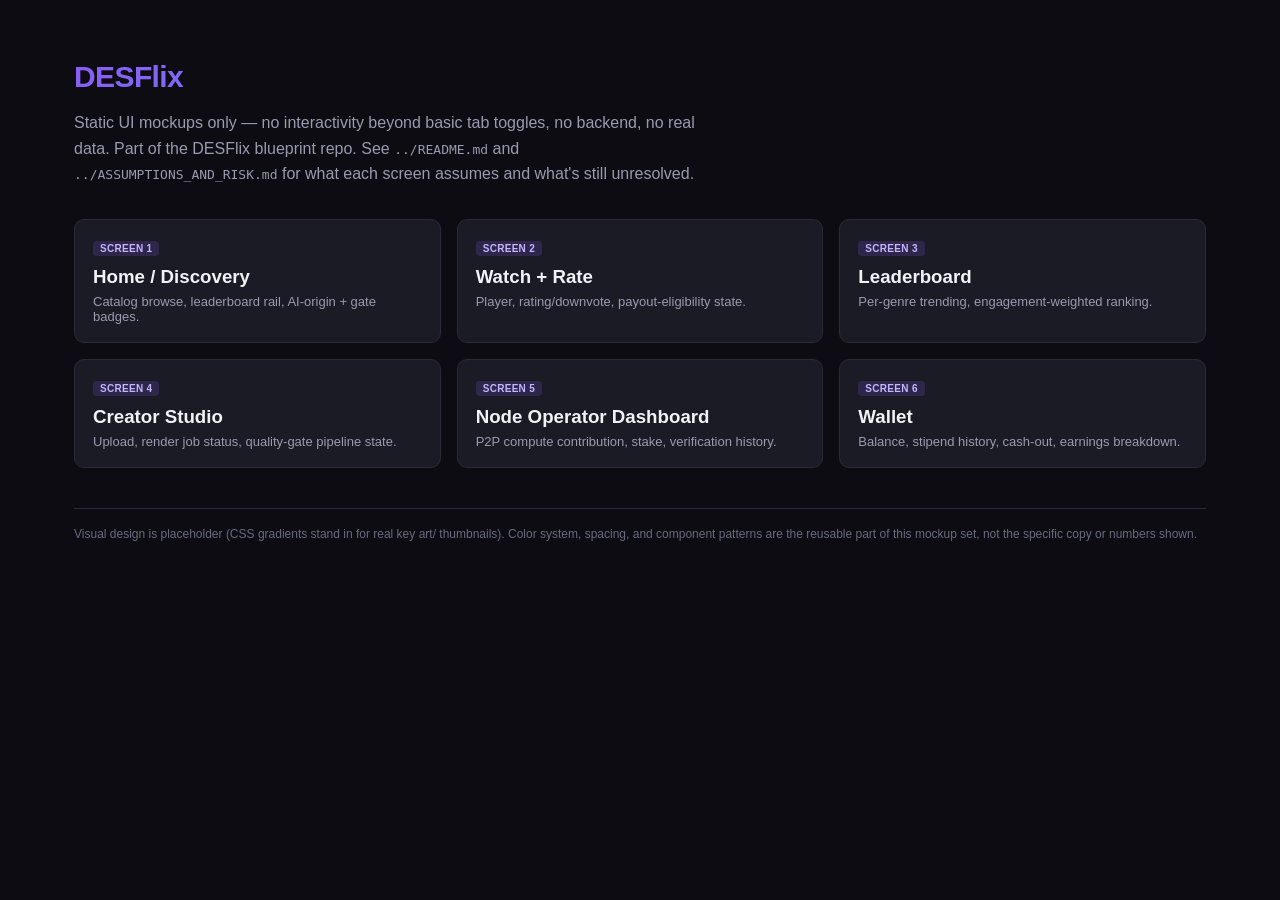
==== mockups/index.html @ e8bebb6a "Initial DESFlix blueprint: architecture, dataflows, quality gates, tokenomics, mockups Repo-only des" ====
<!doctype html>
<html lang="en">
<head>
<meta charset="utf-8">
<title>DESFlix — Mockups Index</title>
<link rel="stylesheet" href="style.css">
</head>
<body>
<div class="wrap" style="padding-top:60px; padding-bottom:60px;">
  <div class="brand" style="font-size:30px; margin-bottom:6px;">DESFlix</div>
  <p style="color:var(--text-muted); max-width:640px; line-height:1.6;">
    Static UI mockups only — no interactivity beyond basic tab toggles, no
    backend, no real data. Part of the DESFlix blueprint repo. See
    <code>../README.md</code> and <code>../ASSUMPTIONS_AND_RISK.md</code> for
    what each screen assumes and what's still unresolved.
  </p>

  <div class="grid-3" style="margin-top:32px;">
    <a class="panel" href="home.html">
      <div class="badge">Screen 1</div>
      <h3 style="margin:10px 0 6px;">Home / Discovery</h3>
      <p style="color:var(--text-muted); font-size:13px; margin:0;">Catalog browse, leaderboard rail, AI-origin + gate badges.</p>
    </a>
    <a class="panel" href="watch.html">
      <div class="badge">Screen 2</div>
      <h3 style="margin:10px 0 6px;">Watch + Rate</h3>
      <p style="color:var(--text-muted); font-size:13px; margin:0;">Player, rating/downvote, payout-eligibility state.</p>
    </a>
    <a class="panel" href="leaderboard.html">
      <div class="badge">Screen 3</div>
      <h3 style="margin:10px 0 6px;">Leaderboard</h3>
      <p style="color:var(--text-muted); font-size:13px; margin:0;">Per-genre trending, engagement-weighted ranking.</p>
    </a>
    <a class="panel" href="creator-studio.html">
      <div class="badge">Screen 4</div>
      <h3 style="margin:10px 0 6px;">Creator Studio</h3>
      <p style="color:var(--text-muted); font-size:13px; margin:0;">Upload, render job status, quality-gate pipeline state.</p>
    </a>
    <a class="panel" href="node-dashboard.html">
      <div class="badge">Screen 5</div>
      <h3 style="margin:10px 0 6px;">Node Operator Dashboard</h3>
      <p style="color:var(--text-muted); font-size:13px; margin:0;">P2P compute contribution, stake, verification history.</p>
    </a>
    <a class="panel" href="wallet.html">
      <div class="badge">Screen 6</div>
      <h3 style="margin:10px 0 6px;">Wallet</h3>
      <p style="color:var(--text-muted); font-size:13px; margin:0;">Balance, stipend history, cash-out, earnings breakdown.</p>
    </a>
  </div>

  <footer class="note" style="margin-left:0; margin-right:0; padding-left:0; padding-right:0; max-width:none;">
    Visual design is placeholder (CSS gradients stand in for real key art/
    thumbnails). Color system, spacing, and component patterns are the
    reusable part of this mockup set, not the specific copy or numbers shown.
  </footer>
</div>
</body>
</html>
---- mockups/style.css ----
/* DESFlix mockup design system — static, no build step. */

:root {
  --bg: #0c0c12;
  --bg-raised: #16161f;
  --bg-card: #1b1b26;
  --border: #2a2a38;
  --text: #f2f2f6;
  --text-muted: #9a9ab0;
  --text-dim: #6a6a80;
  --accent: #8b5cf6;
  --accent-2: #22d3ee;
  --accent-gradient: linear-gradient(135deg, #8b5cf6 0%, #22d3ee 100%);
  --gold: #f5b400;
  --up: #22c55e;
  --down: #ef4444;
  --radius: 10px;
  --maxw: 1180px;
}

* { box-sizing: border-box; }

html, body {
  margin: 0;
  padding: 0;
  background: var(--bg);
  color: var(--text);
  font-family: -apple-system, BlinkMacSystemFont, "Segoe UI", Roboto, Helvetica, Arial, sans-serif;
}

a { color: inherit; text-decoration: none; }

img, .thumb, .hero-art { max-width: 100%; }

.wrap {
  max-width: var(--maxw);
  margin: 0 auto;
  padding: 0 24px;
}

/* ---- Top nav ---- */
.topnav {
  position: sticky;
  top: 0;
  z-index: 10;
  display: flex;
  align-items: center;
  justify-content: space-between;
  padding: 14px 24px;
  background: rgba(12,12,18,0.9);
  backdrop-filter: blur(8px);
  border-bottom: 1px solid var(--border);
  gap: 16px;
  flex-wrap: wrap;
}

.brand {
  font-weight: 800;
  font-size: 20px;
  letter-spacing: -0.02em;
  background: var(--accent-gradient);
  -webkit-background-clip: text;
  background-clip: text;
  color: transparent;
  white-space: nowrap;
}

.navlinks {
  display: flex;
  gap: 20px;
  font-size: 14px;
  color: var(--text-muted);
  flex-wrap: wrap;
}

.navlinks a:hover { color: var(--text); }
.navlinks a.active { color: var(--text); font-weight: 600; }

.navright {
  display: flex;
  align-items: center;
  gap: 14px;
}

.token-pill {
  display: flex;
  align-items: center;
  gap: 6px;
  background: var(--bg-raised);
  border: 1px solid var(--border);
  border-radius: 999px;
  padding: 6px 12px;
  font-size: 13px;
  font-weight: 600;
  color: var(--gold);
}

.avatar {
  width: 32px;
  height: 32px;
  border-radius: 50%;
  background: var(--accent-gradient);
  display: flex;
  align-items: center;
  justify-content: center;
  font-size: 13px;
  font-weight: 700;
}

/* ---- Section headings ---- */
.section-title {
  display: flex;
  align-items: baseline;
  justify-content: space-between;
  margin: 32px 0 14px;
}

.section-title h2 {
  font-size: 18px;
  margin: 0;
}

.section-title .see-all {
  font-size: 13px;
  color: var(--text-muted);
}

/* ---- Card grid ---- */
.row-scroll {
  display: grid;
  grid-auto-flow: column;
  grid-auto-columns: 220px;
  gap: 14px;
  overflow-x: auto;
  padding-bottom: 8px;
}

.card {
  background: var(--bg-card);
  border: 1px solid var(--border);
  border-radius: var(--radius);
  overflow: hidden;
  display: flex;
  flex-direction: column;
}

.thumb {
  height: 120px;
  width: 100%;
  display: block;
}

.card-body {
  padding: 10px 12px 12px;
}

.card-title {
  font-size: 13px;
  font-weight: 600;
  margin: 0 0 4px;
  white-space: nowrap;
  overflow: hidden;
  text-overflow: ellipsis;
}

.card-meta {
  font-size: 11px;
  color: var(--text-muted);
  display: flex;
  align-items: center;
  gap: 6px;
}

.badge {
  display: inline-block;
  font-size: 10px;
  font-weight: 700;
  letter-spacing: 0.03em;
  text-transform: uppercase;
  padding: 2px 7px;
  border-radius: 4px;
  background: rgba(139,92,246,0.18);
  color: #c4b5fd;
}

.badge.gate {
  background: rgba(34,197,94,0.15);
  color: #4ade80;
}

.badge.placement {
  background: rgba(245,180,0,0.15);
  color: var(--gold);
}

/* ---- Buttons ---- */
.btn {
  display: inline-flex;
  align-items: center;
  gap: 6px;
  border: 1px solid var(--border);
  background: var(--bg-raised);
  color: var(--text);
  padding: 9px 16px;
  border-radius: 8px;
  font-size: 13px;
  font-weight: 600;
  cursor: pointer;
}

.btn.primary {
  background: var(--accent-gradient);
  border: none;
  color: #0c0c12;
}

.btn.ghost {
  background: transparent;
}

.btn.small { padding: 6px 11px; font-size: 12px; }

/* ---- Generic panels ---- */
.panel {
  background: var(--bg-card);
  border: 1px solid var(--border);
  border-radius: var(--radius);
  padding: 18px;
}

.grid-2 { display: grid; grid-template-columns: 1fr 1fr; gap: 16px; }
.grid-3 { display: grid; grid-template-columns: repeat(3, 1fr); gap: 16px; }
.grid-4 { display: grid; grid-template-columns: repeat(4, 1fr); gap: 16px; }

@media (max-width: 860px) {
  .grid-2, .grid-3, .grid-4 { grid-template-columns: 1fr; }
}

.stat-tile {
  background: var(--bg-card);
  border: 1px solid var(--border);
  border-radius: var(--radius);
  padding: 16px;
}

.stat-tile .label {
  font-size: 12px;
  color: var(--text-muted);
  margin-bottom: 6px;
}

.stat-tile .value {
  font-size: 24px;
  font-weight: 800;
}

.stat-tile .delta.up { color: var(--up); font-size: 12px; }
.stat-tile .delta.down { color: var(--down); font-size: 12px; }

/* ---- Table ---- */
table.list {
  width: 100%;
  border-collapse: collapse;
  font-size: 13px;
}

table.list th {
  text-align: left;
  color: var(--text-muted);
  font-weight: 600;
  font-size: 11px;
  text-transform: uppercase;
  letter-spacing: 0.03em;
  padding: 8px 10px;
  border-bottom: 1px solid var(--border);
}

table.list td {
  padding: 10px;
  border-bottom: 1px solid var(--border);
  vertical-align: middle;
}

table.list tr:last-child td { border-bottom: none; }

/* ---- Placeholder art (no external images used anywhere) ---- */
.art-a { background: linear-gradient(135deg,#3b1d63,#111827); }
.art-b { background: linear-gradient(135deg,#0e4a52,#111827); }
.art-c { background: linear-gradient(135deg,#5b1a3d,#111827); }
.art-d { background: linear-gradient(135deg,#1d3b63,#111827); }
.art-e { background: linear-gradient(135deg,#3d5b1a,#111827); }
.art-f { background: linear-gradient(135deg,#63301d,#111827); }

footer.note {
  max-width: var(--maxw);
  margin: 40px auto 60px;
  padding: 0 24px;
  color: var(--text-dim);
  font-size: 12px;
  line-height: 1.6;
  border-top: 1px solid var(--border);
  padding-top: 16px;
}
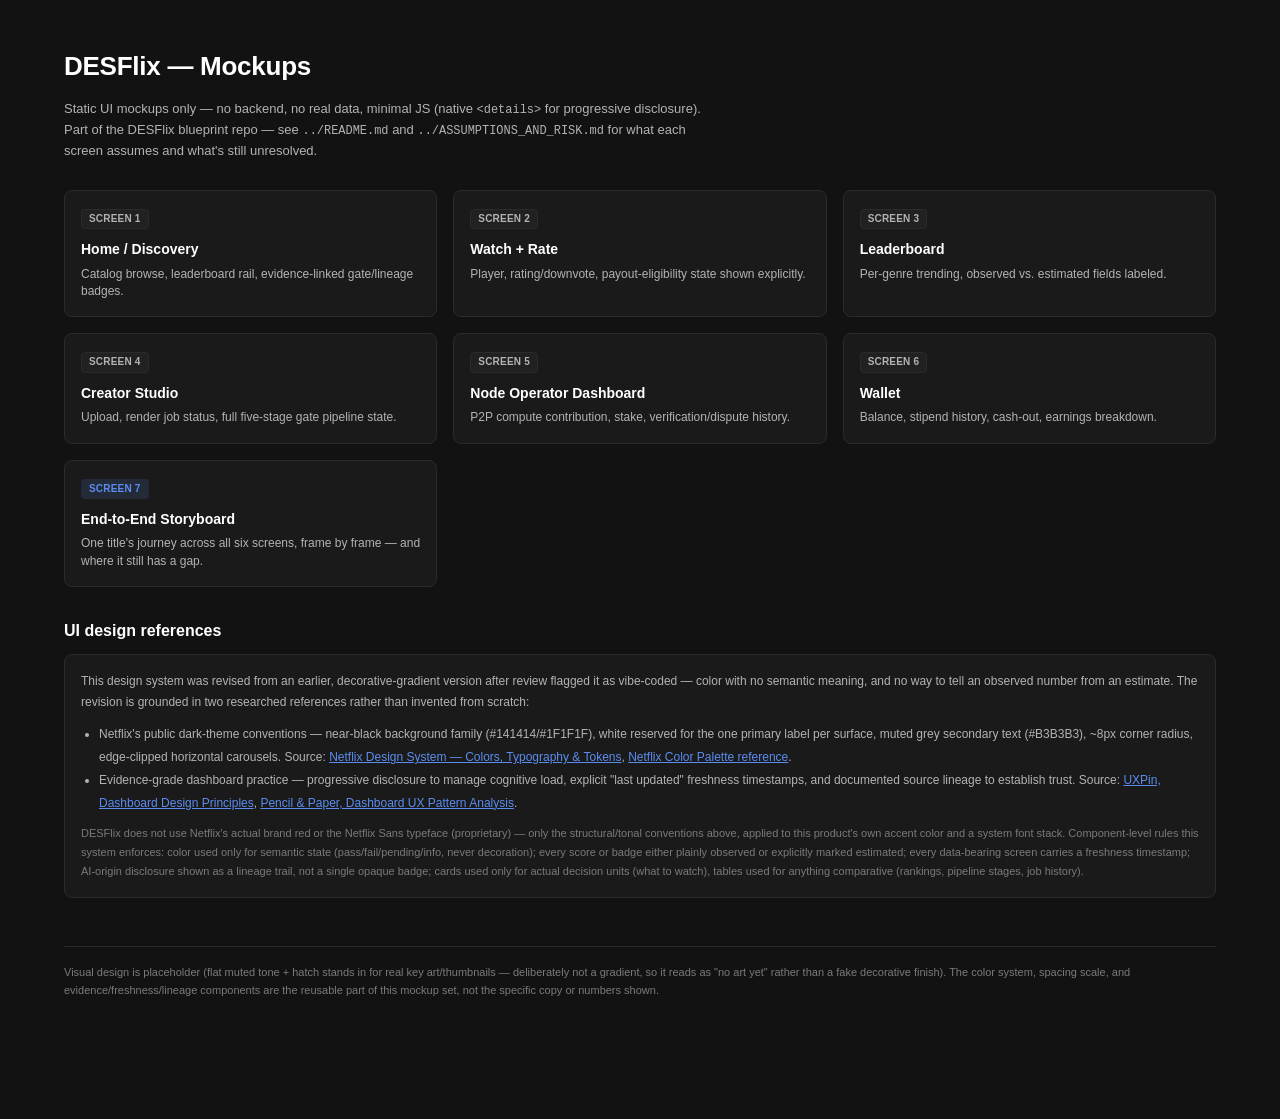
==== commit b19db457: "Adversarial review pass: redesign mockups, fix data-model bug, enforce ASCII-only UI redesign: repla" ====
--- a/mockups/index.html
+++ b/mockups/index.html
@@ -2,55 +2,91 @@
 <html lang="en">
 <head>
 <meta charset="utf-8">
-<title>DESFlix — Mockups Index</title>
+<title>DESFlix &mdash; Mockups Index</title>
 <link rel="stylesheet" href="style.css">
 </head>
 <body>
-<div class="wrap" style="padding-top:60px; padding-bottom:60px;">
-  <div class="brand" style="font-size:30px; margin-bottom:6px;">DESFlix</div>
-  <p style="color:var(--text-muted); max-width:640px; line-height:1.6;">
-    Static UI mockups only — no interactivity beyond basic tab toggles, no
-    backend, no real data. Part of the DESFlix blueprint repo. See
-    <code>../README.md</code> and <code>../ASSUMPTIONS_AND_RISK.md</code> for
-    what each screen assumes and what's still unresolved.
+<div class="wrap" style="padding-top:48px; padding-bottom:60px;">
+  <div class="brand" style="font-size:26px; margin-bottom:8px;">DESFlix &mdash; Mockups</div>
+  <p style="color:var(--text-secondary); max-width:640px; line-height:1.6; font-size:13px;">
+    Static UI mockups only &mdash; no backend, no real data, minimal JS (native
+    <code>&lt;details&gt;</code> for progressive disclosure). Part of the
+    DESFlix blueprint repo &mdash; see <code>../README.md</code> and
+    <code>../ASSUMPTIONS_AND_RISK.md</code> for what each screen assumes and
+    what's still unresolved.
   </p>
 
-  <div class="grid-3" style="margin-top:32px;">
+  <div class="grid-3" style="margin-top:28px;">
     <a class="panel" href="home.html">
       <div class="badge">Screen 1</div>
-      <h3 style="margin:10px 0 6px;">Home / Discovery</h3>
-      <p style="color:var(--text-muted); font-size:13px; margin:0;">Catalog browse, leaderboard rail, AI-origin + gate badges.</p>
+      <h3 style="margin:10px 0 6px; font-size:14px;">Home / Discovery</h3>
+      <p style="color:var(--text-secondary); font-size:12px; margin:0;">Catalog browse, leaderboard rail, evidence-linked gate/lineage badges.</p>
     </a>
     <a class="panel" href="watch.html">
       <div class="badge">Screen 2</div>
-      <h3 style="margin:10px 0 6px;">Watch + Rate</h3>
-      <p style="color:var(--text-muted); font-size:13px; margin:0;">Player, rating/downvote, payout-eligibility state.</p>
+      <h3 style="margin:10px 0 6px; font-size:14px;">Watch + Rate</h3>
+      <p style="color:var(--text-secondary); font-size:12px; margin:0;">Player, rating/downvote, payout-eligibility state shown explicitly.</p>
     </a>
     <a class="panel" href="leaderboard.html">
       <div class="badge">Screen 3</div>
-      <h3 style="margin:10px 0 6px;">Leaderboard</h3>
-      <p style="color:var(--text-muted); font-size:13px; margin:0;">Per-genre trending, engagement-weighted ranking.</p>
+      <h3 style="margin:10px 0 6px; font-size:14px;">Leaderboard</h3>
+      <p style="color:var(--text-secondary); font-size:12px; margin:0;">Per-genre trending, observed vs. estimated fields labeled.</p>
     </a>
     <a class="panel" href="creator-studio.html">
       <div class="badge">Screen 4</div>
-      <h3 style="margin:10px 0 6px;">Creator Studio</h3>
-      <p style="color:var(--text-muted); font-size:13px; margin:0;">Upload, render job status, quality-gate pipeline state.</p>
+      <h3 style="margin:10px 0 6px; font-size:14px;">Creator Studio</h3>
+      <p style="color:var(--text-secondary); font-size:12px; margin:0;">Upload, render job status, full five-stage gate pipeline state.</p>
     </a>
     <a class="panel" href="node-dashboard.html">
       <div class="badge">Screen 5</div>
-      <h3 style="margin:10px 0 6px;">Node Operator Dashboard</h3>
-      <p style="color:var(--text-muted); font-size:13px; margin:0;">P2P compute contribution, stake, verification history.</p>
+      <h3 style="margin:10px 0 6px; font-size:14px;">Node Operator Dashboard</h3>
+      <p style="color:var(--text-secondary); font-size:12px; margin:0;">P2P compute contribution, stake, verification/dispute history.</p>
     </a>
     <a class="panel" href="wallet.html">
       <div class="badge">Screen 6</div>
-      <h3 style="margin:10px 0 6px;">Wallet</h3>
-      <p style="color:var(--text-muted); font-size:13px; margin:0;">Balance, stipend history, cash-out, earnings breakdown.</p>
+      <h3 style="margin:10px 0 6px; font-size:14px;">Wallet</h3>
+      <p style="color:var(--text-secondary); font-size:12px; margin:0;">Balance, stipend history, cash-out, earnings breakdown.</p>
+    </a>
+    <a class="panel" href="storyboard.html">
+      <div class="badge info">Screen 7</div>
+      <h3 style="margin:10px 0 6px; font-size:14px;">End-to-End Storyboard</h3>
+      <p style="color:var(--text-secondary); font-size:12px; margin:0;">One title's journey across all six screens, frame by frame &mdash; and where it still has a gap.</p>
     </a>
   </div>
 
+  <div class="section-title"><h2>UI design references</h2></div>
+  <div class="panel">
+    <p style="font-size:12px; color:var(--text-secondary); line-height:1.75; margin:0 0 10px;">
+      This design system was revised from an earlier, decorative-gradient
+      version after review flagged it as vibe-coded &mdash; color with no
+      semantic meaning, and no way to tell an observed number from an
+      estimate. The revision is grounded in two researched references
+      rather than invented from scratch:
+    </p>
+    <ul style="font-size:12px; color:var(--text-secondary); line-height:1.9; margin:0 0 10px; padding-left:18px;">
+      <li>Netflix's public dark-theme conventions &mdash; near-black background family (#141414/#1F1F1F), white reserved for the one primary label per surface, muted grey secondary text (#B3B3B3), ~8px corner radius, edge-clipped horizontal carousels. Source: <a href="https://oh-my-design.kr/design-systems/netflix" style="color:var(--accent); text-decoration:underline;">Netflix Design System &mdash; Colors, Typography &amp; Tokens</a>, <a href="https://www.colorpalettegenerator.ai/brands/netflix" style="color:var(--accent); text-decoration:underline;">Netflix Color Palette reference</a>.</li>
+      <li>Evidence-grade dashboard practice &mdash; progressive disclosure to manage cognitive load, explicit "last updated" freshness timestamps, and documented source lineage to establish trust. Source: <a href="https://www.uxpin.com/studio/blog/dashboard-design-principles/" style="color:var(--accent); text-decoration:underline;">UXPin, Dashboard Design Principles</a>, <a href="https://www.pencilandpaper.io/articles/ux-pattern-analysis-data-dashboards" style="color:var(--accent); text-decoration:underline;">Pencil &amp; Paper, Dashboard UX Pattern Analysis</a>.</li>
+    </ul>
+    <p style="font-size:11px; color:var(--text-tertiary); line-height:1.7; margin:0;">
+      DESFlix does not use Netflix's actual brand red or the Netflix Sans
+      typeface (proprietary) &mdash; only the structural/tonal conventions above,
+      applied to this product's own accent color and a system font stack.
+      Component-level rules this system enforces: color used only for
+      semantic state (pass/fail/pending/info, never decoration); every
+      score or badge either plainly observed or explicitly marked
+      estimated; every data-bearing screen carries a freshness timestamp;
+      AI-origin disclosure shown as a lineage trail, not a single opaque
+      badge; cards used only for actual decision units (what to watch),
+      tables used for anything comparative (rankings, pipeline stages, job
+      history).
+    </p>
+  </div>
+
   <footer class="note" style="margin-left:0; margin-right:0; padding-left:0; padding-right:0; max-width:none;">
-    Visual design is placeholder (CSS gradients stand in for real key art/
-    thumbnails). Color system, spacing, and component patterns are the
+    Visual design is placeholder (flat muted tone + hatch stands in for
+    real key art/thumbnails &mdash; deliberately not a gradient, so it reads as
+    "no art yet" rather than a fake decorative finish). The color system,
+    spacing scale, and evidence/freshness/lineage components are the
     reusable part of this mockup set, not the specific copy or numbers shown.
   </footer>
 </div>
--- a/mockups/style.css
+++ b/mockups/style.css
@@ -1,21 +1,49 @@
-/* DESFlix mockup design system — static, no build step. */
+/* DESFlix mockup design system v2 -- static, no build step.
+
+   Grounded in two researched references (see mockups/index.html for
+   citations, and README.md "UI design references"):
+   1. Netflix's public dark-theme conventions: near-black background family
+      (#141414/#1F1F1F), white-for-the-one-important-label hierarchy, muted
+      grey secondary text, ~8px corner radius, tight type scale, edge-clipped
+      horizontal carousels.
+   2. Evidence-grade dashboard UX practice: progressive disclosure, explicit
+      "as of" freshness timestamps, source lineage, observed-vs-estimated
+      labeling, color reserved for semantic state only.
+
+   v1 of this file used decorative rainbow gradients and color with no
+   semantic meaning -- that was correctly called out as vibe-coded and is
+   deliberately not carried forward. Every color below either comes from a
+   researched reference or encodes one specific state; there is no
+   decoration-only color left in this system. */
 
 :root {
-  --bg: #0c0c12;
-  --bg-raised: #16161f;
-  --bg-card: #1b1b26;
-  --border: #2a2a38;
-  --text: #f2f2f6;
-  --text-muted: #9a9ab0;
-  --text-dim: #6a6a80;
-  --accent: #8b5cf6;
-  --accent-2: #22d3ee;
-  --accent-gradient: linear-gradient(135deg, #8b5cf6 0%, #22d3ee 100%);
-  --gold: #f5b400;
-  --up: #22c55e;
-  --down: #ef4444;
-  --radius: 10px;
-  --maxw: 1180px;
+  --bg: #121212;
+  --bg-surface: #1a1a1a;
+  --bg-raised: #212121;
+  --bg-hover: #262626;
+  --border: #2b2b2b;
+  --border-strong: #3a3a3a;
+
+  --text: #ffffff;
+  --text-secondary: #b3b3b3;
+  --text-tertiary: #7a7a7a;
+
+  --accent: #5b8def;         /* single brand accent: links, focus, primary nav state -- not decorative */
+  --accent-soft: rgba(91,141,239,0.14);
+
+  --success: #3fb950;        /* verified / passed / positive trend -- semantic only */
+  --success-soft: rgba(63,185,80,0.12);
+  --warning: #d29922;        /* pending / estimated / needs attention */
+  --warning-soft: rgba(210,153,34,0.12);
+  --danger: #e5534b;         /* failed / downvote / negative trend */
+  --danger-soft: rgba(229,83,75,0.12);
+
+  --radius: 6px;
+  --radius-lg: 8px;
+  --maxw: 1200px;
+
+  --sp-1: 4px;  --sp-2: 8px;  --sp-3: 12px; --sp-4: 16px;
+  --sp-5: 24px; --sp-6: 32px; --sp-7: 48px;
 }
 
 * { box-sizing: border-box; }
@@ -25,17 +53,21 @@
   padding: 0;
   background: var(--bg);
   color: var(--text);
-  font-family: -apple-system, BlinkMacSystemFont, "Segoe UI", Roboto, Helvetica, Arial, sans-serif;
+  /* Netflix Sans is proprietary; this stack is the closest system analog
+     (geometric grotesque) rather than an attempt to reproduce the typeface. */
+  font-family: -apple-system, "Helvetica Neue", Helvetica, Arial, sans-serif;
+  font-size: 14px;
+  line-height: 1.45;
+  -webkit-font-smoothing: antialiased;
 }
 
 a { color: inherit; text-decoration: none; }
-
-img, .thumb, .hero-art { max-width: 100%; }
+code { font-family: ui-monospace, "SF Mono", Menlo, monospace; font-size: 0.92em; color: var(--text-secondary); }
 
 .wrap {
   max-width: var(--maxw);
   margin: 0 auto;
-  padding: 0 24px;
+  padding: 0 var(--sp-5);
 }
 
 /* ---- Top nav ---- */
@@ -46,65 +78,128 @@
   display: flex;
   align-items: center;
   justify-content: space-between;
-  padding: 14px 24px;
-  background: rgba(12,12,18,0.9);
-  backdrop-filter: blur(8px);
+  padding: var(--sp-3) var(--sp-5);
+  background: rgba(18,18,18,0.94);
+  backdrop-filter: blur(6px);
   border-bottom: 1px solid var(--border);
-  gap: 16px;
+  gap: var(--sp-4);
   flex-wrap: wrap;
 }
 
 .brand {
   font-weight: 800;
-  font-size: 20px;
-  letter-spacing: -0.02em;
-  background: var(--accent-gradient);
-  -webkit-background-clip: text;
-  background-clip: text;
-  color: transparent;
+  font-size: 18px;
+  letter-spacing: -0.01em;
+  color: var(--text);
   white-space: nowrap;
 }
 
 .navlinks {
   display: flex;
-  gap: 20px;
-  font-size: 14px;
-  color: var(--text-muted);
+  gap: var(--sp-4);
+  font-size: 13px;
+  color: var(--text-secondary);
   flex-wrap: wrap;
 }
-
 .navlinks a:hover { color: var(--text); }
-.navlinks a.active { color: var(--text); font-weight: 600; }
-
-.navright {
-  display: flex;
-  align-items: center;
-  gap: 14px;
-}
+.navlinks a.active { color: var(--text); font-weight: 600; border-bottom: 2px solid var(--accent); padding-bottom: 2px; }
+
+.navright { display: flex; align-items: center; gap: var(--sp-4); }
 
 .token-pill {
   display: flex;
   align-items: center;
   gap: 6px;
-  background: var(--bg-raised);
+  background: var(--bg-surface);
   border: 1px solid var(--border);
   border-radius: 999px;
-  padding: 6px 12px;
-  font-size: 13px;
+  padding: 5px 11px;
+  font-size: 12px;
   font-weight: 600;
-  color: var(--gold);
+  color: var(--text-secondary);
 }
 
 .avatar {
-  width: 32px;
-  height: 32px;
+  width: 28px;
+  height: 28px;
   border-radius: 50%;
-  background: var(--accent-gradient);
+  background: var(--bg-raised);
+  border: 1px solid var(--border-strong);
   display: flex;
   align-items: center;
   justify-content: center;
-  font-size: 13px;
+  font-size: 11px;
   font-weight: 700;
+  color: var(--text-secondary);
+}
+
+/* ---- Freshness / confidence / lineage primitives ---- */
+/* These three exist specifically so no number or badge on screen is
+   unattributed: every claim is either plainly observed, explicitly marked
+   estimated, timestamped, or traceable to a reviewer/stage. */
+
+.freshness {
+  font-size: 11px;
+  color: var(--text-tertiary);
+  display: inline-flex;
+  align-items: center;
+  gap: 4px;
+}
+.freshness::before { content: "\25CF"; font-size: 7px; color: var(--success); }
+.freshness.stale::before { color: var(--warning); }
+
+.tag-estimated {
+  font-size: 11px;
+  color: var(--warning);
+  font-style: italic;
+}
+
+.tag-observed {
+  font-size: 11px;
+  color: var(--text-tertiary);
+}
+
+.lineage {
+  display: flex;
+  align-items: center;
+  gap: 4px;
+  flex-wrap: wrap;
+  font-size: 11px;
+}
+.lineage .step {
+  background: var(--bg-raised);
+  border: 1px solid var(--border);
+  border-radius: 4px;
+  padding: 3px 8px;
+  color: var(--text-secondary);
+}
+.lineage .step.human { color: var(--text); border-color: var(--border-strong); }
+.lineage .step.ai { color: var(--accent); border-color: rgba(91,141,239,0.35); }
+.lineage .sep { color: var(--text-tertiary); }
+
+details.evidence {
+  margin-top: var(--sp-2);
+  border: 1px solid var(--border);
+  border-radius: var(--radius);
+  background: var(--bg-surface);
+}
+details.evidence summary {
+  cursor: pointer;
+  padding: var(--sp-2) var(--sp-3);
+  font-size: 12px;
+  color: var(--accent);
+  list-style: none;
+}
+details.evidence summary::-webkit-details-marker { display: none; }
+details.evidence summary::before { content: "\25B8  "; }
+details.evidence[open] summary::before { content: "\25BE  "; }
+details.evidence .evidence-body {
+  padding: 0 var(--sp-3) var(--sp-3);
+  font-size: 12px;
+  color: var(--text-secondary);
+  line-height: 1.7;
+  border-top: 1px solid var(--border);
+  padding-top: var(--sp-2);
 }
 
 /* ---- Section headings ---- */
@@ -112,31 +207,23 @@
   display: flex;
   align-items: baseline;
   justify-content: space-between;
-  margin: 32px 0 14px;
-}
-
-.section-title h2 {
-  font-size: 18px;
-  margin: 0;
-}
-
-.section-title .see-all {
-  font-size: 13px;
-  color: var(--text-muted);
-}
-
-/* ---- Card grid ---- */
+  margin: var(--sp-6) 0 var(--sp-3);
+}
+.section-title h2 { font-size: 16px; font-weight: 700; margin: 0; }
+.section-title .see-all { font-size: 12px; color: var(--text-secondary); }
+
+/* ---- Card grid (carousels) ---- */
 .row-scroll {
   display: grid;
   grid-auto-flow: column;
-  grid-auto-columns: 220px;
-  gap: 14px;
+  grid-auto-columns: 200px;
+  gap: var(--sp-3);
   overflow-x: auto;
-  padding-bottom: 8px;
+  padding-bottom: var(--sp-2);
 }
 
 .card {
-  background: var(--bg-card);
+  background: var(--bg-surface);
   border: 1px solid var(--border);
   border-radius: var(--radius);
   overflow: hidden;
@@ -145,15 +232,20 @@
 }
 
 .thumb {
-  height: 120px;
+  height: 112px;
   width: 100%;
-  display: block;
-}
-
-.card-body {
-  padding: 10px 12px 12px;
-}
-
+  display: flex;
+  align-items: center;
+  justify-content: center;
+  background: var(--bg-raised);
+  background-image: repeating-linear-gradient(135deg, rgba(255,255,255,0.02) 0 2px, transparent 2px 10px);
+  color: var(--text-tertiary);
+  font-size: 10px;
+  letter-spacing: 0.04em;
+  text-transform: uppercase;
+}
+
+.card-body { padding: var(--sp-2) var(--sp-3) var(--sp-3); }
 .card-title {
   font-size: 13px;
   font-weight: 600;
@@ -162,142 +254,107 @@
   overflow: hidden;
   text-overflow: ellipsis;
 }
-
-.card-meta {
-  font-size: 11px;
-  color: var(--text-muted);
-  display: flex;
-  align-items: center;
-  gap: 6px;
-}
-
+.card-meta { font-size: 11px; color: var(--text-secondary); display: flex; align-items: center; gap: 6px; flex-wrap: wrap; }
+
+/* ---- Badges: semantic only, no decorative variants ---- */
 .badge {
   display: inline-block;
   font-size: 10px;
   font-weight: 700;
-  letter-spacing: 0.03em;
+  letter-spacing: 0.02em;
   text-transform: uppercase;
   padding: 2px 7px;
   border-radius: 4px;
-  background: rgba(139,92,246,0.18);
-  color: #c4b5fd;
-}
-
-.badge.gate {
-  background: rgba(34,197,94,0.15);
-  color: #4ade80;
-}
-
-.badge.placement {
-  background: rgba(245,180,0,0.15);
-  color: var(--gold);
-}
+  background: var(--bg-raised);
+  color: var(--text-secondary);
+  border: 1px solid var(--border);
+}
+.badge.pass { background: var(--success-soft); color: var(--success); border-color: transparent; }
+.badge.fail { background: var(--danger-soft); color: var(--danger); border-color: transparent; }
+.badge.pending { background: var(--warning-soft); color: var(--warning); border-color: transparent; }
+.badge.info { background: var(--accent-soft); color: var(--accent); border-color: transparent; }
 
 /* ---- Buttons ---- */
 .btn {
   display: inline-flex;
   align-items: center;
   gap: 6px;
-  border: 1px solid var(--border);
+  border: 1px solid var(--border-strong);
   background: var(--bg-raised);
   color: var(--text);
-  padding: 9px 16px;
-  border-radius: 8px;
+  padding: 8px 14px;
+  border-radius: var(--radius);
   font-size: 13px;
   font-weight: 600;
   cursor: pointer;
 }
-
-.btn.primary {
-  background: var(--accent-gradient);
-  border: none;
-  color: #0c0c12;
-}
-
-.btn.ghost {
-  background: transparent;
-}
-
-.btn.small { padding: 6px 11px; font-size: 12px; }
-
-/* ---- Generic panels ---- */
+.btn:hover { background: var(--bg-hover); }
+.btn.primary { background: var(--text); color: #121212; border-color: var(--text); }
+.btn.primary:hover { background: #e0e0e0; }
+.btn.link { background: transparent; border-color: transparent; color: var(--accent); padding: 8px 4px; }
+.btn.danger-outline { border-color: var(--danger); color: var(--danger); background: transparent; }
+.btn.small { padding: 5px 10px; font-size: 12px; }
+
+/* ---- Panels / grids ---- */
 .panel {
-  background: var(--bg-card);
-  border: 1px solid var(--border);
-  border-radius: var(--radius);
-  padding: 18px;
-}
-
-.grid-2 { display: grid; grid-template-columns: 1fr 1fr; gap: 16px; }
-.grid-3 { display: grid; grid-template-columns: repeat(3, 1fr); gap: 16px; }
-.grid-4 { display: grid; grid-template-columns: repeat(4, 1fr); gap: 16px; }
-
+  background: var(--bg-surface);
+  border: 1px solid var(--border);
+  border-radius: var(--radius-lg);
+  padding: var(--sp-4);
+}
+.grid-2 { display: grid; grid-template-columns: 1fr 1fr; gap: var(--sp-4); }
+.grid-3 { display: grid; grid-template-columns: repeat(3, 1fr); gap: var(--sp-4); }
+.grid-4 { display: grid; grid-template-columns: repeat(4, 1fr); gap: var(--sp-4); }
 @media (max-width: 860px) {
   .grid-2, .grid-3, .grid-4 { grid-template-columns: 1fr; }
 }
 
 .stat-tile {
-  background: var(--bg-card);
+  background: var(--bg-surface);
   border: 1px solid var(--border);
   border-radius: var(--radius);
-  padding: 16px;
-}
-
-.stat-tile .label {
-  font-size: 12px;
-  color: var(--text-muted);
-  margin-bottom: 6px;
-}
-
-.stat-tile .value {
-  font-size: 24px;
-  font-weight: 800;
-}
-
-.stat-tile .delta.up { color: var(--up); font-size: 12px; }
-.stat-tile .delta.down { color: var(--down); font-size: 12px; }
-
-/* ---- Table ---- */
-table.list {
-  width: 100%;
-  border-collapse: collapse;
-  font-size: 13px;
-}
-
+  padding: var(--sp-4);
+}
+.stat-tile .label { font-size: 11px; color: var(--text-secondary); margin-bottom: 6px; text-transform: uppercase; letter-spacing: 0.03em; }
+.stat-tile .value { font-size: 22px; font-weight: 800; }
+.stat-tile .delta { font-size: 12px; display: inline-flex; align-items: center; gap: 3px; }
+.stat-tile .delta.up { color: var(--success); }
+.stat-tile .delta.down { color: var(--danger); }
+
+/* ---- Table (default surface for comparison -- used wherever ranking,
+   pipeline stages, or job history is shown, per "tables where comparison
+   matters") ---- */
+table.list { width: 100%; border-collapse: collapse; font-size: 13px; }
 table.list th {
   text-align: left;
-  color: var(--text-muted);
+  color: var(--text-tertiary);
   font-weight: 600;
   font-size: 11px;
   text-transform: uppercase;
   letter-spacing: 0.03em;
-  padding: 8px 10px;
-  border-bottom: 1px solid var(--border);
-}
-
-table.list td {
-  padding: 10px;
-  border-bottom: 1px solid var(--border);
-  vertical-align: middle;
-}
-
+  padding: var(--sp-2) var(--sp-3);
+  border-bottom: 1px solid var(--border-strong);
+}
+table.list td { padding: var(--sp-3); border-bottom: 1px solid var(--border); vertical-align: middle; }
 table.list tr:last-child td { border-bottom: none; }
-
-/* ---- Placeholder art (no external images used anywhere) ---- */
-.art-a { background: linear-gradient(135deg,#3b1d63,#111827); }
-.art-b { background: linear-gradient(135deg,#0e4a52,#111827); }
-.art-c { background: linear-gradient(135deg,#5b1a3d,#111827); }
-.art-d { background: linear-gradient(135deg,#1d3b63,#111827); }
-.art-e { background: linear-gradient(135deg,#3d5b1a,#111827); }
-.art-f { background: linear-gradient(135deg,#63301d,#111827); }
+table.list tr:hover td { background: var(--bg-hover); }
+
+/* ---- Restrained placeholder art: flat tone + hatch, never a rainbow
+   gradient. Explicitly reads as "no key art yet" rather than pretending
+   to be a real poster. ---- */
+.placeholder-art {
+  background: var(--bg-raised);
+  background-image: repeating-linear-gradient(135deg, rgba(255,255,255,0.025) 0 2px, transparent 2px 12px);
+}
 
 footer.note {
   max-width: var(--maxw);
-  margin: 40px auto 60px;
-  padding: 0 24px;
-  color: var(--text-dim);
-  font-size: 12px;
-  line-height: 1.6;
+  margin: var(--sp-7) auto 60px;
+  padding: 0 var(--sp-5);
+  color: var(--text-tertiary);
+  font-size: 11px;
+  line-height: 1.7;
   border-top: 1px solid var(--border);
-  padding-top: 16px;
-}
+  padding-top: var(--sp-4);
+}
+footer.note code { color: var(--text-tertiary); }
